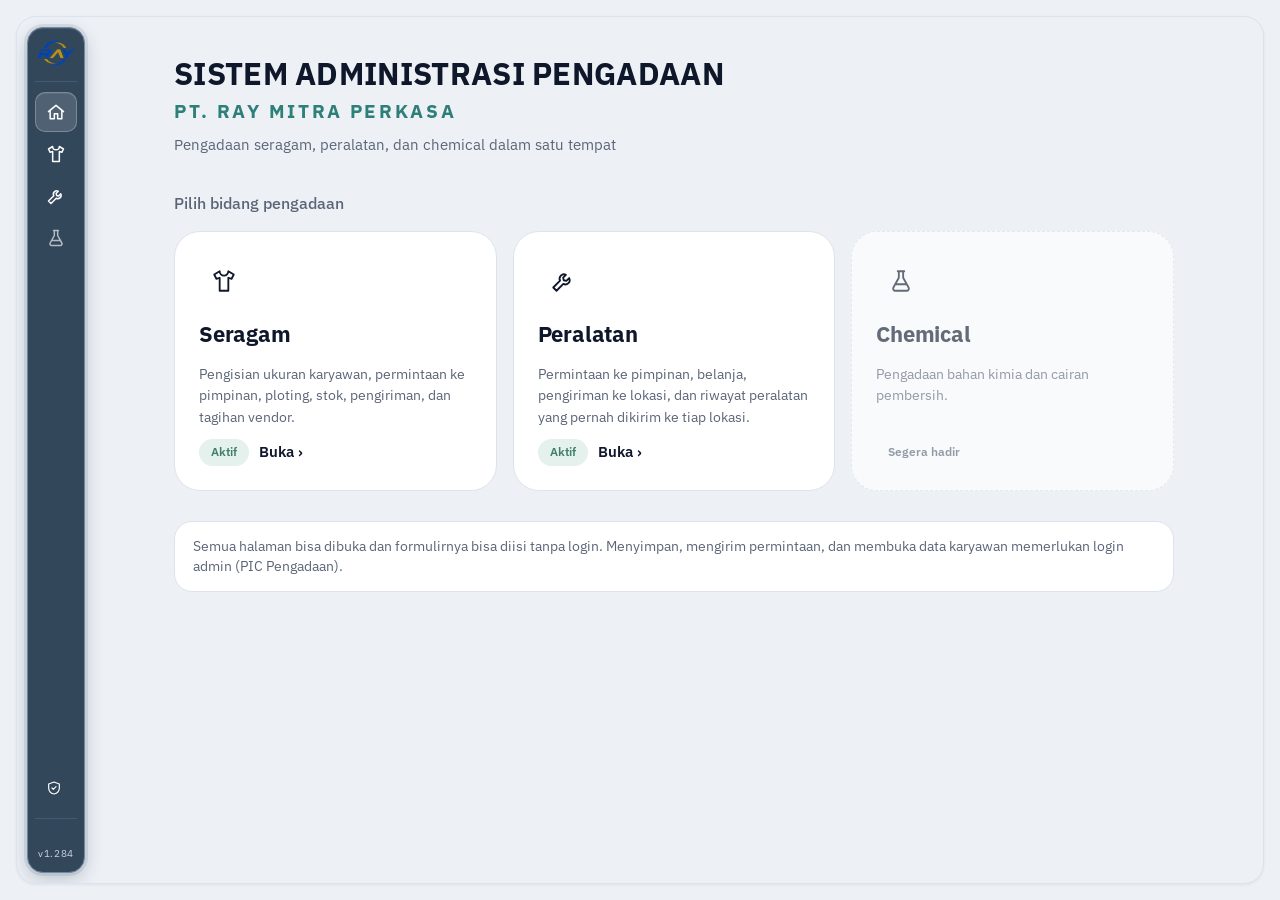
==== docs/index.html @ 56dcb6a3 "Kartu putih di dua chip pertama (v1.284) Co-Authored-By: Claude Sonnet 5.5 <noreply@anthropic.com>" ====
<!doctype html>
<html lang="id">
<head>
<meta charset="utf-8">
<meta name="viewport" content="width=device-width, initial-scale=1">
<meta name="color-scheme" content="light">
<title>Sistem Administrasi Pengadaan</title>
<link rel="preconnect" href="https://fonts.googleapis.com">
<link rel="stylesheet" href="https://fonts.googleapis.com/css2?family=IBM+Plex+Sans:wght@400;500;600;700&display=swap">
<style>
  :root {
    --bg:#0b0b0d; --shell:#19191c; --panel:rgba(255,255,255,.075); --panel2:rgba(255,255,255,.12); --stroke:rgba(255,255,255,.12);
    --text:#f5f5f7; --muted:#a4a4ae; --accent:#f5d547; --green:#b9f36f; --ok:#b9f36f; --ok-bg:rgba(185,243,111,.14); --bad:#ff8a80;
    --head:"Syne", "Segoe UI", system-ui, sans-serif;
  }
  * { box-sizing:border-box; }
  html { color-scheme:dark; }
  body { margin:0; background:var(--bg); color:var(--text); font:15px/1.5 system-ui, -apple-system, "Segoe UI", sans-serif; }
  h1, h2, h3 { font-family:var(--head); margin:0; letter-spacing:-.01em; }
  button { font:inherit; color:inherit; }

  .shell { position:relative; margin:16px; height:calc(100vh - 32px); background:var(--shell); border:1px solid var(--stroke); border-radius:34px; overflow:clip; display:grid; grid-template-columns:128px minmax(0,1fr); }
  .shell::before { content:""; position:absolute; inset:0; pointer-events:none;
    background:radial-gradient(52% 38% at 52% 14%, rgba(255,122,47,.5), transparent 72%),
               radial-gradient(34% 30% at 100% 2%, rgba(255,196,96,.24), transparent 72%),
               radial-gradient(40% 36% at 0% 100%, rgba(255,110,60,.14), transparent 72%); }

  /* ---- sidebar portal ---- */
  .side { position:relative; z-index:2; display:flex; flex-direction:column; gap:2px; padding:12px 6px 10px; border-right:1px solid var(--stroke); background:rgba(0,0,0,.18); min-height:0; overflow-y:auto; }
  .merek { display:flex; flex-direction:column; align-items:center; text-align:center; gap:5px; padding:0 2px 10px; border-bottom:1px solid var(--stroke); margin-bottom:8px; }
  .merek img { height:30px; width:auto; flex:none; }
  .merek b { display:none; font-family:var(--head); font-size:.66rem; line-height:1.2; letter-spacing:.01em; }
  .merek span { display:block; color:var(--accent); font-size:.56rem; letter-spacing:.06em; margin-top:2px; font-weight:600; }
  .menu { display:flex; align-items:center; gap:8px; width:100%; text-align:left; padding:7px 8px; border-radius:10px; font-size:.84rem; font-weight:500; border:1px solid transparent; background:none; cursor:pointer; color:var(--muted); font-weight:600; }
  .menu svg { width:16px; height:16px; flex:none; stroke:currentColor; fill:none; stroke-width:1.8; stroke-linecap:round; stroke-linejoin:round; }
  .menu:hover { background:var(--panel); color:var(--text); }
  .menu.on { background:var(--panel2); color:var(--text); border-color:var(--stroke); }
  .menu.on svg { color:var(--accent); }
  .menu .tag { display:none; margin-left:auto; font-size:.66rem; font-weight:600; padding:2px 8px; border-radius:99px; background:rgba(255,255,255,.1); }
  .menu[disabled] { opacity:.5; cursor:default; } .menu[disabled]:hover { background:none; color:var(--muted); }
  /* menu bercabang: halaman tiap modul muncul di bawah modul yang sedang dibuka */
  /* menu kecil Administrator di dasar sidebar */
  .menu.kecil { margin-top:auto; padding:7px 12px; font-size:.8rem; gap:9px; } .menu.kecil svg { width:16px; height:16px; }
  .menu.kecil + .akun { margin-top:8px; }
  /* bar atas: tab halaman modul */
  .atas { position:absolute; top:0; left:0; right:0; z-index:4; height:52px; display:flex; align-items:stretch; gap:16px; padding:0 26px; border-bottom:1px solid var(--stroke); background:rgba(0,0,0,.22); backdrop-filter:blur(6px); }
  .atas[hidden] { display:none; }
  .atas .tab { display:flex; gap:22px; min-width:0; flex:1; overflow-x:auto; scrollbar-width:none; }
  .atas .tab button { flex:none; padding:0 2px; margin-bottom:-1px; border:0; border-bottom:2px solid transparent; border-radius:0; background:none; cursor:pointer; color:var(--muted); font-size:.9rem; font-weight:500; white-space:nowrap; }
  .atas .tab button:hover { color:var(--text); }
  .atas .tab button.on { color:#fff; font-weight:700; border-bottom-color:var(--accent); }
  .isi.beratas iframe { top:52px; height:calc(100% - 52px); }
  .pemisah { height:1px; background:var(--stroke); margin:8px 6px; }
  .akun { margin-top:auto; padding:12px 8px 0; border-top:1px solid var(--stroke); }
  .versi { padding:10px 8px 0; font-size:.7rem; letter-spacing:.06em; color:var(--muted); cursor:help; }
  .akun .st { font-size:.74rem; color:var(--muted); margin-bottom:8px; line-height:1.4; }

  /* ---- isi ---- */
  .isi { position:relative; z-index:1; min-width:0; min-height:0; }
  .isi iframe { position:absolute; inset:0; width:100%; height:100%; border:0; background:transparent; }
  .beranda { height:100%; overflow-y:auto; padding:40px 34px 48px; }
  .beranda > div { max-width:1000px; margin:0 auto; }
  .kop h1 { font-size:clamp(1.25rem, 2.4vw, 2rem); line-height:1.12; letter-spacing:.01em; }
  .kop .perusahaan { font-family:var(--head); font-weight:700; font-size:clamp(.9rem, 1.5vw, 1.2rem); letter-spacing:.14em; color:var(--accent); margin:6px 0 8px; }
  .kop .sub { color:var(--muted); }
  .judul { margin:34px 0 16px; font-size:1.02rem; color:var(--muted); font-family:inherit; font-weight:500; letter-spacing:0; }
  .grid { display:grid; grid-template-columns:repeat(auto-fit, minmax(240px, 1fr)); gap:16px; }
  .kartu { position:relative; display:flex; flex-direction:column; gap:12px; min-height:230px; padding:24px; border-radius:26px; background:var(--panel); border:1px solid var(--stroke);
           color:inherit; text-align:left; cursor:pointer; backdrop-filter:blur(6px); transition:transform .18s ease, background .18s ease, border-color .18s ease; }
  .kartu:hover, .kartu:focus-visible { transform:translateY(-4px); background:var(--panel2); border-color:rgba(255,255,255,.3); outline:none; }
  .kartu:focus-visible { box-shadow:0 0 0 3px rgba(245,213,71,.55); }
  .ikon { width:50px; height:50px; border-radius:15px; display:grid; place-items:center; background:rgba(255,255,255,.1); }
  .ikon svg { width:26px; height:26px; stroke:currentColor; fill:none; stroke-width:1.7; stroke-linecap:round; stroke-linejoin:round; }
  .kartu h3 { font-size:1.35rem; }
  .kartu p { margin:0; color:var(--muted); font-size:.9rem; }
  .kartu .bawah { margin-top:auto; display:flex; align-items:center; justify-content:space-between; gap:10px; font-weight:600; }
  .lencana { display:inline-block; padding:4px 12px; border-radius:99px; font-size:.76rem; font-weight:600; background:var(--ok-bg); color:var(--ok); }
  .lencana.nanti { background:rgba(255,255,255,.1); color:var(--muted); }
  .kartu.nanti { opacity:.62; border-style:dashed; cursor:default; } .kartu.nanti:hover { transform:none; background:var(--panel); border-color:var(--stroke); }
  .catatan { margin-top:30px; padding:14px 18px; border-radius:18px; background:var(--panel); border:1px solid var(--stroke); color:var(--muted); font-size:.86rem; }

  @media (max-width: 860px) {
    .shell { margin:0; height:100vh; height:100dvh; border-radius:0; border:0; grid-template-columns:minmax(0,1fr); grid-template-rows:auto minmax(0,1fr); }
    .side { flex-direction:row; align-items:center; gap:4px; padding:8px 10px; border-right:0; border-bottom:1px solid var(--stroke); overflow-x:auto; overflow-y:hidden; scrollbar-width:none; }
    .side { min-width:0; } .merek, .pemisah { display:none; }
    .menu { width:auto; flex:none; padding:8px 12px; gap:8px; } .menu .tag { display:none; }
    .side { flex-wrap:wrap; overflow:visible; }
    .menu.kecil { margin-top:0; } .menu.kecil + .akun { margin-top:0; }
    .atas { position:static; height:auto; flex-wrap:wrap; gap:0; padding:0 12px; backdrop-filter:none; } .atas .tab { flex:1 0 100%; height:44px; gap:18px; }
    .isi.beratas { display:flex; flex-direction:column; }
    .isi.beratas iframe { position:static; flex:1; width:100%; height:auto; min-height:0; top:auto; }
    .akun { margin:0 0 0 auto; padding:0 0 0 8px; border:0; flex:none; } .akun .st { display:none; }
    .versi { padding:0 0 0 8px; flex:none; }
    .beranda { padding:24px 16px 36px; }
  }
  @media (prefers-reduced-motion: reduce) { .kartu { transition:none; } .kartu:hover { transform:none; } }
  #toastBox { position:fixed; top:64px; right:16px; z-index:90; display:flex; flex-direction:column; gap:8px; width:min(360px, calc(100vw - 32px)); }
  .toast { position:relative; cursor:pointer; background:#26262b; border:1px solid var(--stroke); border-left:4px solid var(--muted); border-radius:14px; padding:10px 34px 10px 14px; box-shadow:0 8px 24px rgba(0,0,0,.45); display:flex; flex-direction:column; gap:2px; font-size:.84rem; color:var(--text); }
  .toast.ok { border-left-color:#7fd957; } .toast.bad { border-left-color:#ff8a80; } .toast span { color:var(--muted); white-space:pre-line; }
  .toast button { position:absolute; top:6px; right:8px; border:0; background:none; color:var(--muted); font-size:1.1rem; cursor:pointer; }

  /* sidebar ramping: hanya ikon, mengembang saat kursor di atasnya */
  @media (min-width: 861px) {
    .shell { grid-template-columns:58px minmax(0,1fr); }
    .side { width:58px; justify-self:start; align-self:stretch; z-index:30; overflow-x:hidden; padding:12px 7px 10px; transition:width .18s ease, margin .18s ease; background:#141416; }
    .side:hover, .side:focus-within { width:210px; margin-right:-152px; box-shadow:0 0 0 1px var(--stroke), 0 18px 48px rgba(0,0,0,.55); overflow-y:auto; }
    .menu { height:40px; padding:0 10px; gap:14px; white-space:nowrap; } .menu svg { width:20px; height:20px; }
    .menu .lb, .menu .tag { opacity:0; transition:opacity .12s ease; pointer-events:none; }
    .menu .tag { display:inline; }
    .side:hover .menu .lb, .side:hover .menu .tag, .side:focus-within .menu .lb, .side:focus-within .menu .tag { opacity:1; transition-delay:.08s; }
    .menu.kecil { padding:0 10px; gap:14px; font-size:.84rem; }
    .merek { padding:0 0 10px; } .merek img { height:26px; } .merek b, .merek span { display:none; }
    .side:hover .merek b, .side:hover .merek span { display:block; }
    .akun { padding:10px 0 0; } .akun > * { opacity:0; max-height:0; overflow:hidden; transition:opacity .12s ease; }
    .side:hover .akun > *, .side:focus-within .akun > * { opacity:1; max-height:none; overflow:visible; transition-delay:.08s; }
    .versi { padding:8px 0 0; overflow:hidden; white-space:nowrap; text-overflow:ellipsis; font-size:.62rem; text-align:center; }
    .side:hover .versi { text-align:left; padding-left:8px; font-size:.7rem; }
  }
</style>
<link rel="stylesheet" href="aset/tema.css?v=1.284">
</head>
<body>
<div class="shell">
  <nav class="side" aria-label="Menu utama">
    <div class="merek"><img src="aset/logo-ray.png" alt="Logo PT. Ray Mitra Perkasa"><div><b>SISTEM ADMINISTRASI PENGADAAN</b><span>PT. RAY MITRA PERKASA</span></div></div>
    <button class="menu on" data-p="beranda"><svg viewBox="0 0 24 24"><path d="M3 11.5 12 4l9 7.5"/><path d="M5 10v10h5v-6h4v6h5V10"/></svg><span class="lb">Beranda</span></button>
    <button class="menu" data-p="seragam"><svg viewBox="0 0 24 24"><path d="M8 3 3 6l2 4 3-1v12h8V9l3 1 2-4-5-3a4 4 0 0 1-8 0z"/></svg><span class="lb">Seragam</span></button>
    <button class="menu" data-p="peralatan"><svg viewBox="0 0 24 24"><path d="M14.7 6.3a4 4 0 0 0-5.4 5.4L3 18l3 3 6.3-6.3a4 4 0 0 0 5.4-5.4l-2.6 2.6-2.4-.6-.6-2.4z"/></svg><span class="lb">Peralatan</span></button>
    <button class="menu" disabled title="Segera hadir"><svg viewBox="0 0 24 24"><path d="M9 3h6M10 3v6l-5 9a2 2 0 0 0 1.8 3h10.4A2 2 0 0 0 19 18l-5-9V3"/><path d="M7.5 15h9"/></svg><span class="lb">Chemical</span><span class="tag">Segera</span></button>
    <button class="menu kecil" data-p="administrator"><svg viewBox="0 0 24 24"><path d="M12 3 4 6v6c0 4.5 3.2 8 8 9 4.8-1 8-4.5 8-9V6z"/><path d="m9 12 2 2 4-4"/></svg><span class="lb">Administrator</span></button>
    <div class="akun"><div class="st" id="akunSt"></div><div id="akun"></div></div>
    <div class="versi" id="versi" aria-label="Versi aplikasi"></div>
  </nav>

  <div class="isi" id="isi">
    <nav class="atas" id="atas" aria-label="Halaman modul" hidden>
      <div class="tab" id="tab"></div>
    </nav>
    <div class="beranda" id="p-beranda"><div>
      <header class="kop">
        <h1>SISTEM ADMINISTRASI PENGADAAN</h1>
        <div class="perusahaan">PT. RAY MITRA PERKASA</div>
        <div class="sub">Pengadaan seragam, peralatan, dan chemical dalam satu tempat</div>
      </header>
      <h2 class="judul">Pilih bidang pengadaan</h2>
      <section class="grid" aria-label="Bidang pengadaan">
        <button class="kartu" data-p="seragam">
          <div class="ikon"><svg viewBox="0 0 24 24" aria-hidden="true"><path d="M8 3 3 6l2 4 3-1v12h8V9l3 1 2-4-5-3a4 4 0 0 1-8 0z"/></svg></div>
          <h3>Seragam</h3>
          <p>Pengisian ukuran karyawan, permintaan ke pimpinan, ploting, stok, pengiriman, dan tagihan vendor.</p>
          <div class="bawah"><span class="lencana">Aktif</span><span>Buka ›</span></div>
        </button>
        <button class="kartu" data-p="peralatan">
          <div class="ikon"><svg viewBox="0 0 24 24" aria-hidden="true"><path d="M14.7 6.3a4 4 0 0 0-5.4 5.4L3 18l3 3 6.3-6.3a4 4 0 0 0 5.4-5.4l-2.6 2.6-2.4-.6-.6-2.4z"/></svg></div>
          <h3>Peralatan</h3>
          <p>Permintaan ke pimpinan, belanja, pengiriman ke lokasi, dan riwayat peralatan yang pernah dikirim ke tiap lokasi.</p>
          <div class="bawah"><span class="lencana">Aktif</span><span>Buka ›</span></div>
        </button>
        <div class="kartu nanti" aria-disabled="true">
          <div class="ikon"><svg viewBox="0 0 24 24" aria-hidden="true"><path d="M9 3h6M10 3v6l-5 9a2 2 0 0 0 1.8 3h10.4A2 2 0 0 0 19 18l-5-9V3"/><path d="M7.5 15h9"/></svg></div>
          <h3>Chemical</h3>
          <p>Pengadaan bahan kimia dan cairan pembersih.</p>
          <div class="bawah"><span class="lencana nanti">Segera hadir</span></div>
        </div>
      </section>
      <div class="catatan">Semua halaman bisa dibuka dan formulirnya bisa diisi tanpa login. Menyimpan, mengirim permintaan, dan membuka data karyawan memerlukan login admin (PIC Pengadaan).</div>
    </div></div>
  </div>
</div>
<script>document.write('<script src="aset/versi.js?t=' + Math.floor(Date.now() / 60000) + '"><\/script>');</script>
<script src="aset/auth.js"></script>
<script src="aset/filter.js"></script>
<script>
  // Setiap bidang dibuka dalam iframe (dibuat saat pertama dibuka, lalu dipertahankan supaya isian tidak hilang saat pindah menu).
  // Halaman tiap modul (nama + urutan alur kerja yang sama: Dashboard, Permintaan, ..., Riwayat) dipilih dari sidebar ini dan dikirim ke iframe lewat hash.
  // Modul chemical nanti cukup menambah satu entri di SUMBER dan MENU.
  const SUMBER = { seragam: 'seragam/', peralatan: 'peralatan/', administrator: 'administrator/' };
  const MENU = {
    seragam: [['ringkasan', 'Dashboard Utama'], ['monitor', 'Monitoring & Permintaan'], ['rekap', 'Pemesanan & Barang Datang'], ['inventaris', 'Inventaris & Monitoring Stok Gudang'], ['ploting', 'Ploting & Pengiriman'], ['tagihan', 'Tagihan']], // halaman gabungan; sub-tab-nya ada di dalam modul
    administrator: [['seragam', 'Seragam'], ['peralatan', 'Peralatan'], ['chemical', 'Chemical'], ['organisasi', 'Organisasi'], ['sistem', 'Sistem']], // bidang data acuan; menu di tiap bidang ada di dalam halaman Administrator
    peralatan: [['dashboard', 'Dashboard'], ['permintaan', 'Permintaan'], ['proses', 'Belanja & Kirim'], ['anggaran', 'Anggaran Lokasi'], ['riwayat', 'Riwayat Permintaan'], ['lokasi', 'Riwayat Lokasi']],
  };
  const subAktif = {}; // halaman terakhir yang dibuka di tiap modul
  const menu = [...document.querySelectorAll('.side .menu[data-p]')], isi = document.querySelector('.isi');
  let aktif = 'beranda';
  const esc = s => String(s).replace(/[&<>"]/g, c => ({ '&': '&amp;', '<': '&lt;', '>': '&gt;', '"': '&quot;' }[c]));
  const atas = document.getElementById('atas'), tab = document.getElementById('tab');
  function tandai() {
    menu.forEach(b => b.classList.toggle('on', b.dataset.p === aktif));
    // halaman milik modul yang sedang dibuka tampil sebagai tab di atas konten
    const daftar = MENU[aktif];
    atas.hidden = aktif === 'beranda'; isi.classList.toggle('beratas', aktif !== 'beranda');
    tab.innerHTML = daftar ? daftar.map(([k, t]) => `<button data-p="${aktif}" data-s="${k}" class="${k === subAktif[aktif] ? 'on' : ''}">${esc(t)}</button>`).join('') : '';
    const on = tab.querySelector('.on'); if (on) tab.scrollLeft = on.offsetLeft - (tab.clientWidth - on.offsetWidth) / 2;
    const h = aktif === 'beranda' ? '' : '#' + aktif + (subAktif[aktif] ? '/' + subAktif[aktif] : '');
    if (location.hash !== h) history.replaceState(null, '', h || location.pathname);
  }
  function buka(p, sub) {
    if (p !== 'beranda' && !SUMBER[p]) p = 'beranda';
    const daftar = MENU[p];
    if (daftar) sub = daftar.some(x => x[0] === sub) ? sub : (subAktif[p] || daftar[0][0]); else sub = null;
    const ganti = sub && subAktif[p] !== sub; if (sub) subAktif[p] = sub;
    aktif = p;
    document.getElementById('p-beranda').hidden = p !== 'beranda';
    for (const k of Object.keys(SUMBER)) { const f = document.getElementById('f-' + k); if (f) f.hidden = k !== p; }
    let f = document.getElementById('f-' + p);
    if (p !== 'beranda' && !f) { f = document.createElement('iframe'); f.id = 'f-' + p; f.src = SUMBER[p] + '?v=' + ((window.VERSI && window.VERSI.no) || '') + (sub ? '#' + sub : ''); f.title = p; isi.appendChild(f); }
    else if (f && ganti) { try { f.contentWindow.location.hash = sub; } catch (e) { f.src = SUMBER[p] + '#' + sub; } }
    tandai();
  }
  const dariHash = () => { const [p, s] = location.hash.slice(1).split('/'); buka(p || 'beranda', s); };
  document.addEventListener('click', e => { const b = e.target.closest('[data-p]'); if (b && !b.disabled) buka(b.dataset.p, b.dataset.s); });
  window.addEventListener('hashchange', dariHash);
  // modul memberi tahu portal saat halamannya berpindah dari dalam (mis. tombol "Lihat yang kurang"), supaya sorotan menu ikut
  // notifikasi dari modul (mis. keputusan pimpinan atas permintaan): tampil di portal walau yang terbuka modul lain; diketuk -> buka halamannya
  const judulAsli = document.title; let belumDibaca = 0;
  function toast(d) {
    let kotak = document.getElementById('toastBox');
    if (!kotak) { kotak = document.createElement('div'); kotak.id = 'toastBox'; kotak.setAttribute('role', 'status'); kotak.setAttribute('aria-live', 'polite'); document.body.appendChild(kotak); }
    const t = document.createElement('div'); t.className = 'toast ' + (d.jenis === 'ok' || d.jenis === 'bad' ? d.jenis : ''); t.tabIndex = 0;
    const h = document.createElement('b'); h.textContent = String(d.judul || ''); const p = document.createElement('span'); p.textContent = String(d.teks || '');
    const x = document.createElement('button'); x.type = 'button'; x.textContent = '×'; x.setAttribute('aria-label', 'Tutup'); x.onclick = ev => { ev.stopPropagation(); t.remove(); };
    t.append(h, p, x); t.onclick = () => { if (MENU[d.modul]) buka(d.modul, d.pg); t.remove(); };
    kotak.prepend(t); while (kotak.children.length > 5) kotak.lastChild.remove(); setTimeout(() => t.remove(), 20000);
    if (document.hidden) { belumDibaca++; document.title = '(' + belumDibaca + ') ' + judulAsli; }
  }
  document.addEventListener('visibilitychange', () => { if (!document.hidden) { belumDibaca = 0; document.title = judulAsli; } });
  window.addEventListener('message', e => {
    if (e.origin === location.origin && e.data && e.data.tipe === 'notifikasi') return toast(e.data);
    const d = e.data; if (e.origin !== location.origin || !d || d.tipe !== 'halaman' || !MENU[d.modul] || !MENU[d.modul].some(x => x[0] === d.pg)) return;
    subAktif[d.modul] = d.pg; if (aktif === d.modul) tandai();
  });
  Masuk.widget(document.getElementById('akun'));
  const tulisSt = () => { document.getElementById('akunSt').textContent = Masuk.masuk() ? 'Masuk sebagai admin. Semua fitur menyimpan aktif.' : 'Belum masuk. Halaman bisa dibuka; menyimpan dan mengirim butuh login.'; };
  window.addEventListener('masuk-ubah', tulisSt); tulisSt();
  dariHash();
</script>
</body>
</html>
---- docs/aset/tema.css ----
/* Tema "Navy Eksekutif": hanya warna, huruf, bayangan, dan radius. Tata letak, menu, dan fungsi tidak diubah.
   Dimuat SETELAH gaya bawaan tiap halaman (seragam, peralatan, administrator, beranda), jadi menimpa variabel warna dan sedikit aturan berwarna keras. */
:root {
  --bg:#EDF1F6; --shell:#EDF1F6; --panel:#FFFFFF; --panel2:#EEF2F7; --stroke:#DCE3EC; --solid:#FFFFFF; --track:#E2E8F0;
  --text:#0F172A; --muted:#5B6577;
  --accent:#2F7F79; --green:#3F7F6B; --orange:#A8743A; --info:#4B8F9E;
  --ok:#3F7F6B; --ok-bg:#E5F1EC; --warn:#9A7432; --warn-bg:#F7EFDC; --bad:#B0584F; --bad-bg:#F8E7E4;
  --head:"IBM Plex Sans", "Segoe UI", system-ui, sans-serif;
  --navy:#33475B; --navy2:#445A71; --lembut:#F4F7FB; --lembut2:#F8FAFC; --garis:#E5EAF1; --teal-lembut:#E1F3F0;
}
html { color-scheme:light; }
body { background:var(--bg); color:var(--text); font-family:"IBM Plex Sans", system-ui, -apple-system, "Segoe UI", sans-serif; }
h1, h2, h3 { font-weight:700; }

/* kerangka */
.shell { background:var(--shell); border-radius:20px; box-shadow:0 1px 3px rgba(15,23,42,.06); }
.shell::before { display:none; }
.kop img { filter:drop-shadow(0 2px 6px rgba(15,23,42,.18)); }
.kop .perusahaan { color:var(--accent); }

/* menu samping */
.side { background:var(--navy); border-radius:18px; }
.side:hover, .side:focus-within { box-shadow:0 0 0 1px var(--navy2), 0 18px 48px rgba(11,31,58,.35); }
.side button, .side a.home { color:#DDE5EE; }
.side button:hover, .side button.on, .side a.home:hover, .side a.home:focus-visible { background:var(--navy2); color:#FFFFFF; }
.side button.on { box-shadow:inset 3px 0 0 #7FD6C8; }

/* kartu dan panel */
.card { background:#FFFFFF; -webkit-backdrop-filter:none; backdrop-filter:none; border-radius:16px; box-shadow:0 1px 2px rgba(15,23,42,.04), 0 6px 18px rgba(15,23,42,.05); }
@supports not ((backdrop-filter:blur(1px)) or (-webkit-backdrop-filter:blur(1px))) { .card { background:#FFFFFF; } }
.kpi, .worst, .detail, .sums div, .vk, .vc, .tiga .k3, .rsum div, .rwi { background:var(--lembut); }
.item, .rk, .sz, .kq, .rkkpi > div, .kvstatus, .kvpdf, .kvriw, .rb, .skartu, .pcard input[readonly], .mtx .mlain { background:var(--lembut2); }
.rb { border-color:var(--stroke); }
.hb:hover, .hb:focus-visible, .rkt tr:hover td { background:rgba(15,23,42,.04); }
.picrow .pb, .toprow .tb, .vt, .pimp .pbar { background:var(--track); }
.rk .rl + .rl, .rb + .rb, .rkt td { border-color:var(--garis); }

/* tombol dan penanda */
.btn { background:#FFFFFF; border-color:#CBD5E1; }
.btn:hover { border-color:var(--accent); color:var(--accent); }
.cta, .btn.baru { background:var(--accent); border-color:var(--accent); color:#FFFFFF; font-weight:600; }
.cta:hover, .btn.baru:hover { background:#26665F; border-color:#26665F; color:#FFFFFF; }
.chip.on, .vt button.on, .mobnav button.on, .aksibar .chip.on { background:var(--accent); border-color:var(--accent); color:#FFFFFF; font-weight:600; }
.btn.tambah:hover, .btn.tambah.on { background:var(--orange); color:#FFFFFF; }
.ak .an { color:#FFFFFF; }
.ak .at.warn { background:var(--warn-bg); color:var(--warn); } .ak .at.bad { background:var(--bad-bg); color:var(--bad); } .ak .at.ok { background:var(--ok-bg); color:var(--ok); }
.toprow .tb em { color:var(--text); text-shadow:none; }
.toast.ok { border-left-color:#3F7F6B; } .toast.bad { border-left-color:#B0584F; }

/* jendela, daftar pilihan, dan pratinjau */
#ingatModal .mbox, .apanel, .msticky, .pilihhasil, .pilihhasil .plh, #vTip, .toast { background:#FFFFFF; box-shadow:0 12px 32px rgba(15,23,42,.18); }
.mbar { background:rgba(255,255,255,.97); }
.pvbox { background:#F4F6FA; }
.pvbody { background:#E2E8F0; }
.detail { box-shadow:none; }
@media (max-width: 980px) { .detail { background:#FFFFFF; } }

/* matriks stok dan rekap */
.mtx th, .mtx td { border-color:#CBD5E1; }
.mtx thead th { background:var(--navy); color:#FFFFFF; }
.mtx thead tr:nth-child(2) th { background:var(--navy2); }
.mtx thead th.mlain { background:var(--navy); }
.mtx tbody tr:nth-child(even) td { background:var(--lembut2); }
.mtx td:not(.mnm):not(.mno):not(:empty) { background:var(--teal-lembut) !important; }
.mtx tfoot td { background:#D5E8E4; color:var(--text); }
.mtx tbody td.mnm, .mtx tbody td.mno { background:#FFFFFF; }

/* tabel umum */
table { color:var(--text); }

/* halaman peralatan dan administrator */
.kpi > div { background:var(--lembut); }
th { background:#F1F5F9; color:#475569; }
td { border-bottom-color:var(--garis); }
tr:hover td { background:rgba(15,23,42,.03); }
.req { border-top-color:var(--garis); }
.bar:has(> i) { background:var(--track); }
.bagian button.on { color:var(--text); }
.bagian .tag, .badge { background:var(--panel2); }
.bar input[type=search], .bar select, .fg input:not([type=checkbox]), .fg select, .massal select { background:#FFFFFF; border-color:#CBD5E1; }
select option, .bar select option, .fg select option, .massal select option { background:#FFFFFF; color:#0F172A; }
@media (max-width: 980px) { .mdet { background:#FFFFFF; } }

/* portal (docs/index.html): menu samping dan bar tab atas */
.side { border-right-color:var(--navy2); }
.merek, .akun, .pemisah { border-color:var(--navy2); }
.pemisah { background:var(--navy2); }
.merek span { color:#5EEAD4; }
.menu { color:#DDE5EE; }
.menu:hover { background:var(--navy2); color:#FFFFFF; }
.menu.on { background:var(--navy2); color:#FFFFFF; border-color:#587089; }
.menu.on svg { color:#7FD6C8; }
.menu .tag { background:rgba(255,255,255,.14); color:#E6ECF5; }
.menu[disabled]:hover { background:none; color:#DDE5EE; }
.versi, .akun .st { color:#9FB1C9; }
.atas { background:var(--navy); border-bottom-color:var(--navy2); backdrop-filter:none; }
.atas .tab button { color:#DDE5EE; }
.atas .tab button:hover, .atas .tab button.on { color:#FFFFFF; }
.atas .tab button.on { border-bottom-color:#7FD6C8; }
.kartu:hover, .kartu:focus-visible { background:#FFFFFF; border-color:var(--accent); box-shadow:0 10px 28px rgba(15,23,42,.12); }

/* teks menu samping: putih terang (jelas di atas navy) */
.side .merek b, .side .merek span, .side .menu, .side .menu svg, .side .akun, .side .akun .st, .side .akun button, .side .versi,
.side button, .side a.home { color:#F8FAFC; }
.side .akun, .side .akun .st, .side .akun * { color:#F8FAFC; }
.side .akun button { border-color:rgba(248,250,252,.55); }
.side .versi { color:#CBD5E1; }
.side .menu:hover, .side .menu.on, .side button:hover, .side button.on, .side a.home:hover, .side a.home:focus-visible { color:#FFFFFF; }
.side .menu.on svg, .side button.on svg { color:#5EEAD4; }
.side .menu[disabled], .side .menu[disabled]:hover { opacity:.65; color:#F8FAFC; }
.side .menu .tag { color:#F8FAFC; }

/* garis tepi halus untuk kotak ringkasan yang sebelumnya tanpa outline */
.kpi, .sums div, .vk, .rsum div, .rwi { border:1px solid #E1E7EF; }
.sums div, .rsum div { border-radius:12px; }

/* sidebar dan bar tab atas: kartu biru mengambang dengan outline (rapi, tidak menempel ke tepi) */
.side, .atas { border:1.5px solid #6F89A6; box-shadow:0 0 0 3px rgba(51,71,91,.10), 0 6px 18px rgba(15,35,60,.22), inset 0 1px 0 rgba(255,255,255,.10); }
.atas { top:10px; left:10px; right:10px; height:48px; padding:0 8px; gap:12px; border-radius:16px; }
.atas .tab { gap:4px; align-items:center; }
.atas .tab button { height:34px; margin:0; padding:0 16px; border:1px solid transparent; border-radius:10px; font-size:.88rem; position:relative; transition:background .15s ease, color .15s ease; }
.atas .tab button:hover { background:rgba(255,255,255,.10); }
.atas .tab button.on { background:var(--navy2); border-color:#587089; color:#FFFFFF; box-shadow:inset 0 -2.5px 0 #7FD6C8; }
.isi.beratas iframe { top:68px; height:calc(100% - 68px); }
@media (min-width: 861px) {
  .shell { grid-template-columns:68px minmax(0,1fr); }
  .side { margin-top:10px; margin-bottom:10px; margin-left:10px; align-self:stretch; border-radius:16px; }
  .side:hover, .side:focus-within { margin-right:-152px; }
}
@media (max-width: 860px) {
  .side { margin:8px 8px 0; border-radius:14px; }
  .atas { position:static; margin:8px; height:auto; border-radius:14px; }
  .atas .tab { height:auto; padding:6px 0; overflow-x:auto; }
  .isi.beratas iframe { top:auto; height:auto; }
}

/* menu aktif senada dengan sidebar: tanpa hijau menyala (latar slate lebih terang, ikon dan teks putih) */
.side .menu.on, .side button.on, .menu.on { background:rgba(255,255,255,.14); border-color:rgba(255,255,255,.26); box-shadow:inset 0 1px 0 rgba(255,255,255,.08); color:#FFFFFF; }
.side .menu.on svg, .side button.on svg, .menu.on svg { color:#FFFFFF; }
.side .menu:hover:not(.on), .side button:hover:not(.on) { background:rgba(255,255,255,.08); }
.merek span, .side .merek span { color:#CBD5E1; }
.atas .tab button.on { box-shadow:inset 0 -2.5px 0 rgba(255,255,255,.75); }
.atas .tab button.on { border-bottom-color:transparent; }
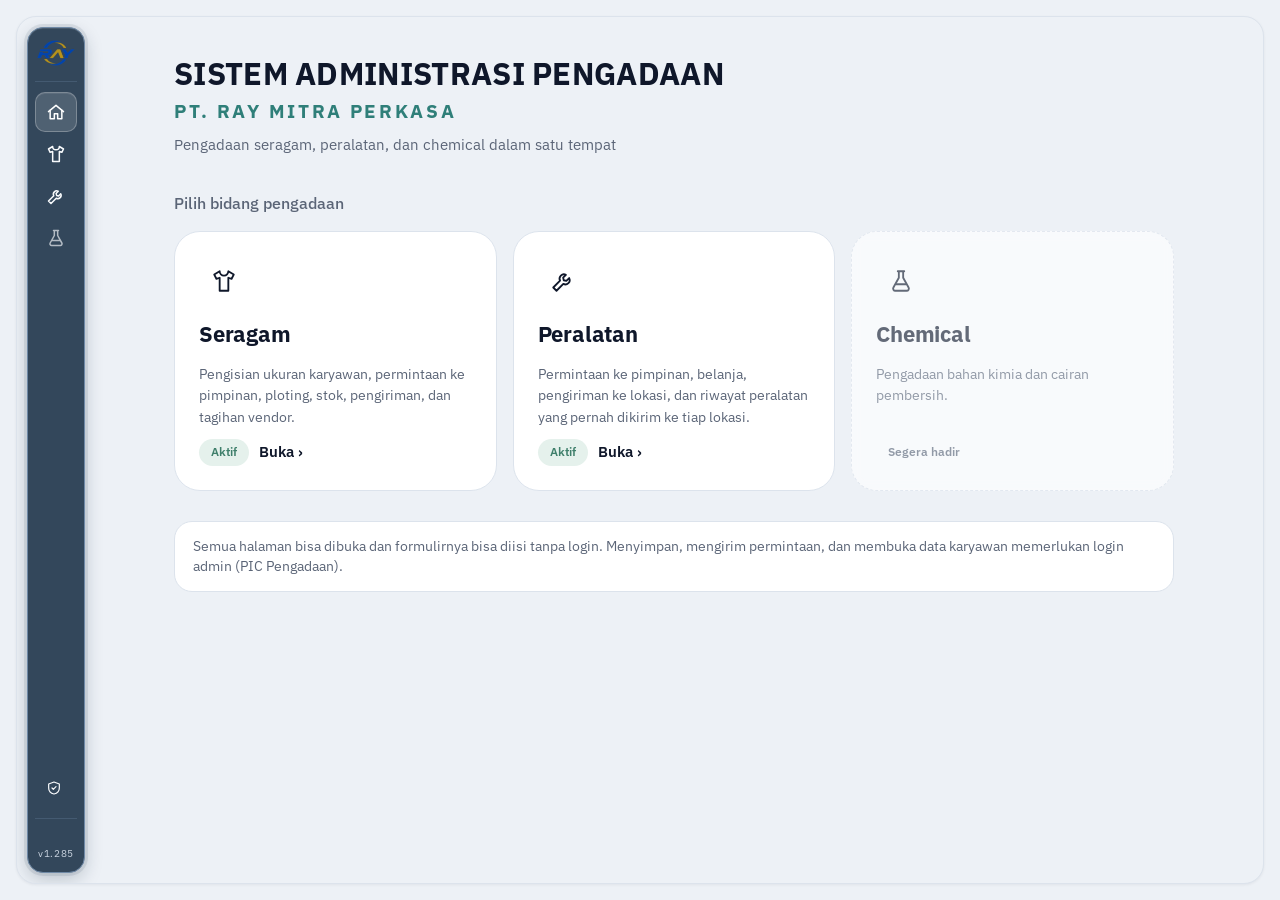
==== commit 7ad85b8d: "Riwayat inventaris tanpa retur dan opname (v1.285) Co-Authored-By: Claude Sonnet 5.5 <noreply@anthro" ====
--- a/docs/index.html
+++ b/docs/index.html
@@ -117,7 +117,7 @@
     .side:hover .versi { text-align:left; padding-left:8px; font-size:.7rem; }
   }
 </style>
-<link rel="stylesheet" href="aset/tema.css?v=1.284">
+<link rel="stylesheet" href="aset/tema.css?v=1.285">
 </head>
 <body>
 <div class="shell">
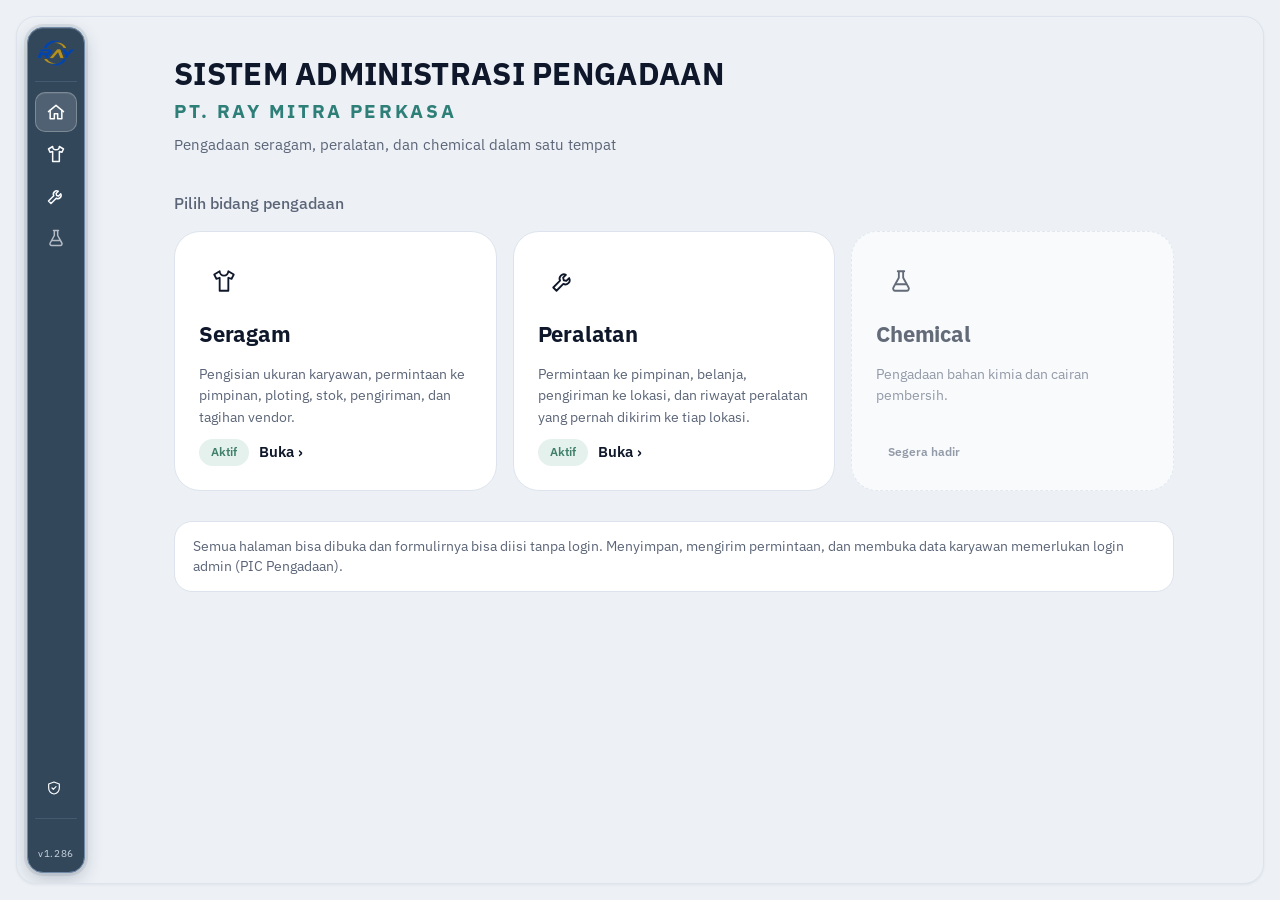
==== commit f68ab3f1: "Tutorial di Stock opname (v1.286) Co-Authored-By: Claude Sonnet 5.5 <noreply@anthropic.com>" ====
--- a/docs/index.html
+++ b/docs/index.html
@@ -117,7 +117,7 @@
     .side:hover .versi { text-align:left; padding-left:8px; font-size:.7rem; }
   }
 </style>
-<link rel="stylesheet" href="aset/tema.css?v=1.285">
+<link rel="stylesheet" href="aset/tema.css?v=1.286">
 </head>
 <body>
 <div class="shell">
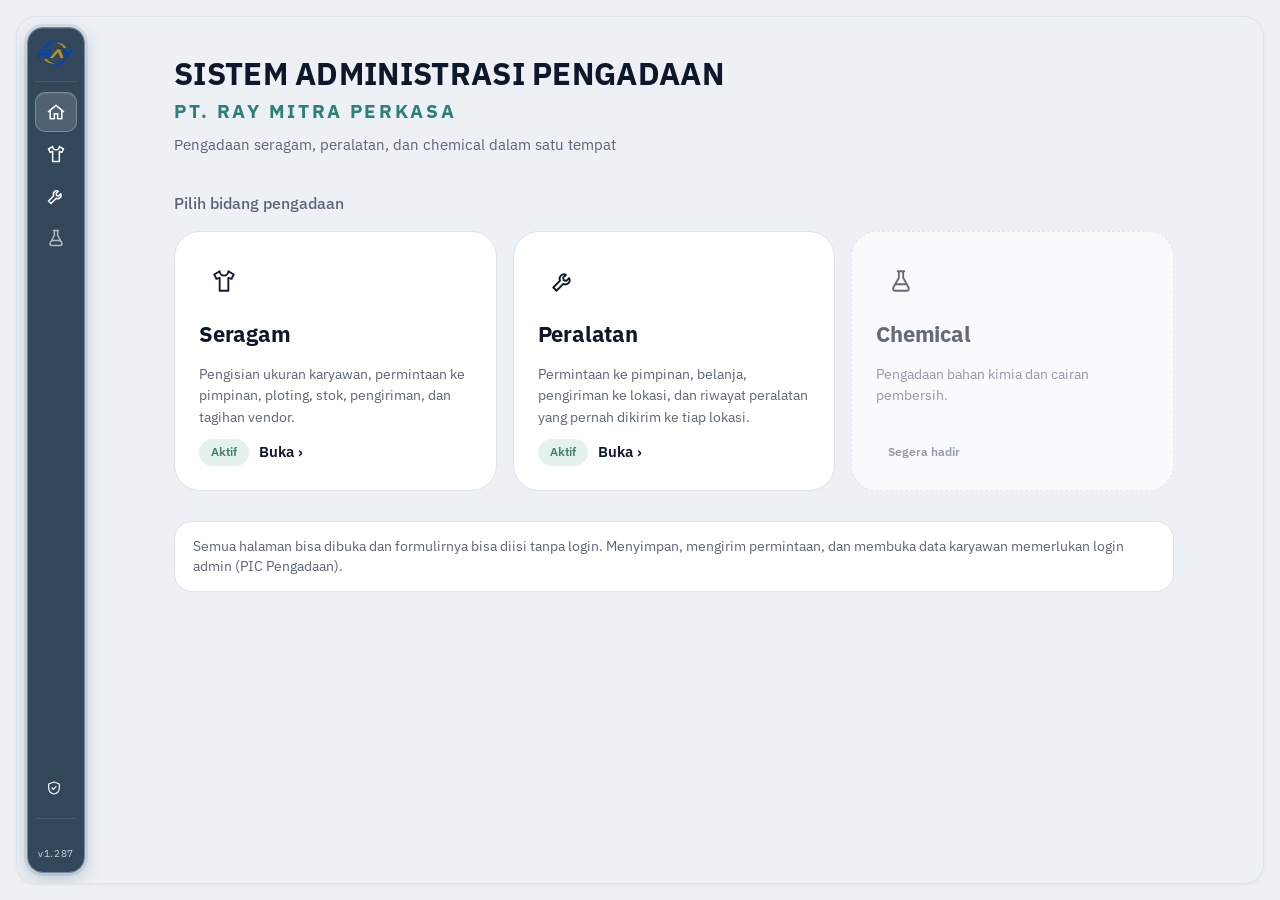
==== commit fcfee383: "Stock opname: kartu sejajar (v1.287) Co-Authored-By: Claude Sonnet 5.5 <noreply@anthropic.com>" ====
--- a/docs/index.html
+++ b/docs/index.html
@@ -117,7 +117,7 @@
     .side:hover .versi { text-align:left; padding-left:8px; font-size:.7rem; }
   }
 </style>
-<link rel="stylesheet" href="aset/tema.css?v=1.286">
+<link rel="stylesheet" href="aset/tema.css?v=1.287">
 </head>
 <body>
 <div class="shell">
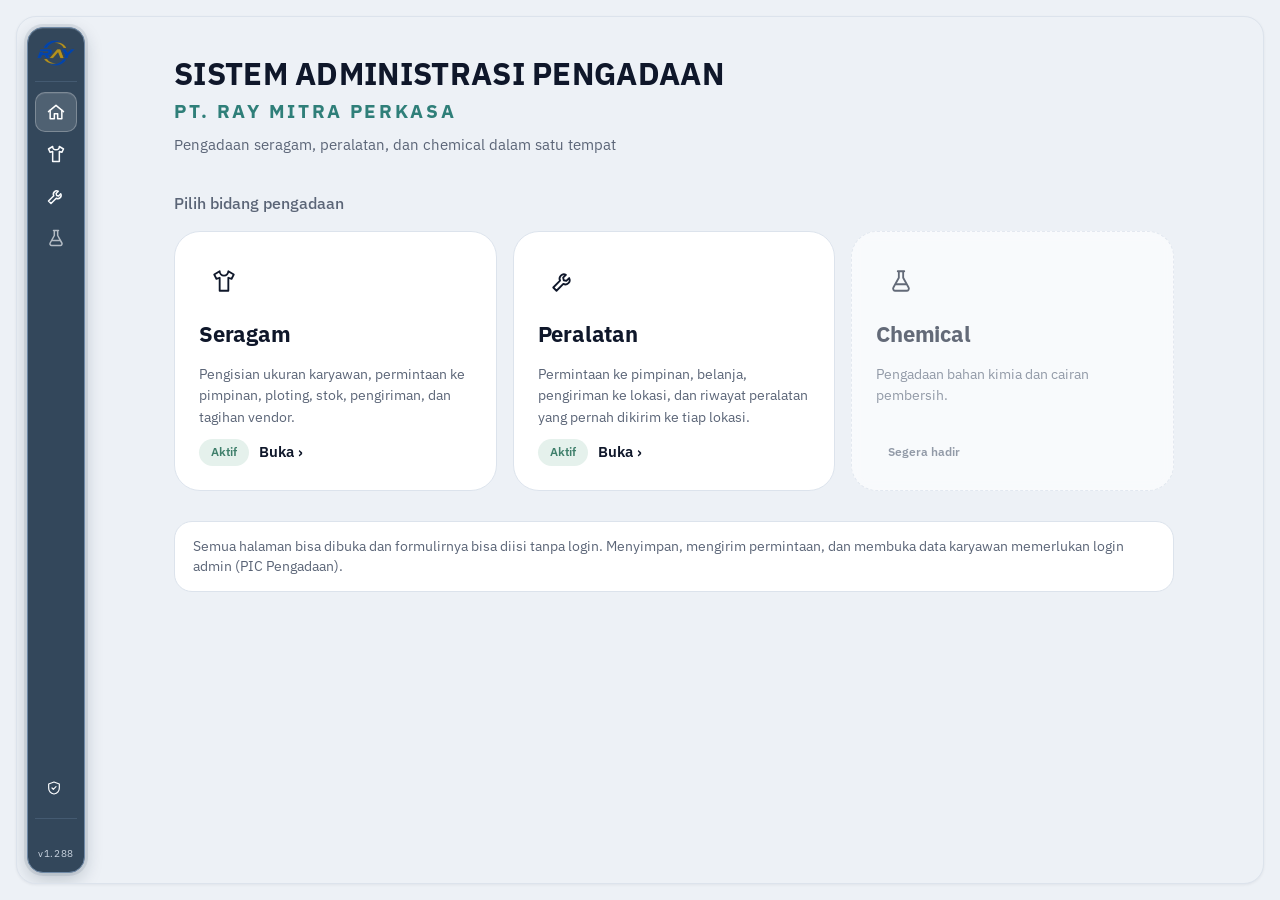
==== commit 3ad6011b: "Hapus kartu angka Stock opname (v1.288) Co-Authored-By: Claude Sonnet 5.5 <noreply@anthropic.com>" ====
--- a/docs/index.html
+++ b/docs/index.html
@@ -117,7 +117,7 @@
     .side:hover .versi { text-align:left; padding-left:8px; font-size:.7rem; }
   }
 </style>
-<link rel="stylesheet" href="aset/tema.css?v=1.287">
+<link rel="stylesheet" href="aset/tema.css?v=1.288">
 </head>
 <body>
 <div class="shell">
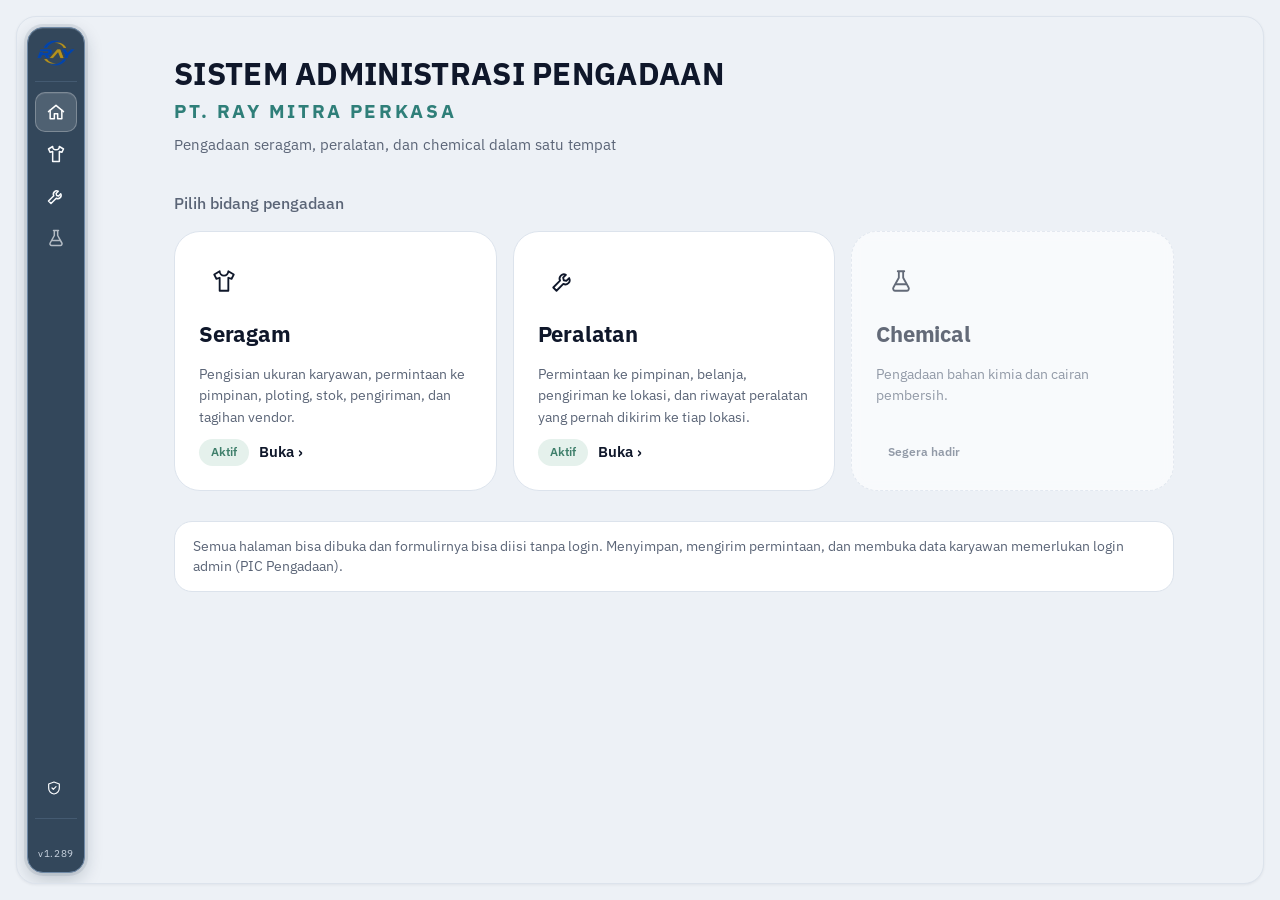
==== commit 30c549a6: "Hapus tombol Barang masuk di Inventaris (v1.289) Co-Authored-By: Claude Sonnet 5.5 <noreply@anthropi" ====
--- a/docs/index.html
+++ b/docs/index.html
@@ -117,7 +117,7 @@
     .side:hover .versi { text-align:left; padding-left:8px; font-size:.7rem; }
   }
 </style>
-<link rel="stylesheet" href="aset/tema.css?v=1.288">
+<link rel="stylesheet" href="aset/tema.css?v=1.289">
 </head>
 <body>
 <div class="shell">
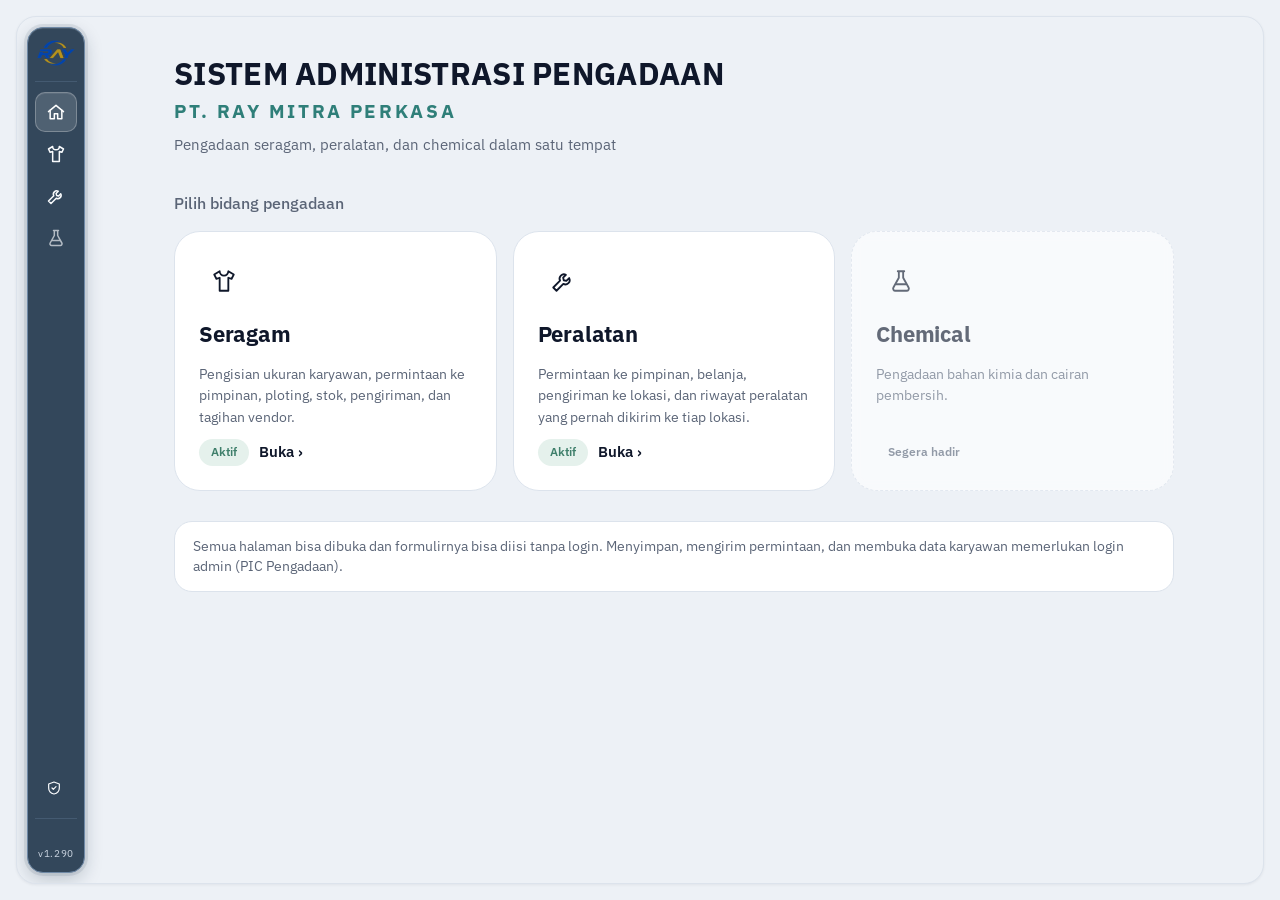
==== commit f29bb388: "Surat konfirmasi kekurangan ke vendor lewat ntfy (v1.290) Co-Authored-By: Claude Sonnet 5.5 <noreply" ====
--- a/docs/index.html
+++ b/docs/index.html
@@ -117,7 +117,7 @@
     .side:hover .versi { text-align:left; padding-left:8px; font-size:.7rem; }
   }
 </style>
-<link rel="stylesheet" href="aset/tema.css?v=1.289">
+<link rel="stylesheet" href="aset/tema.css?v=1.290">
 </head>
 <body>
 <div class="shell">
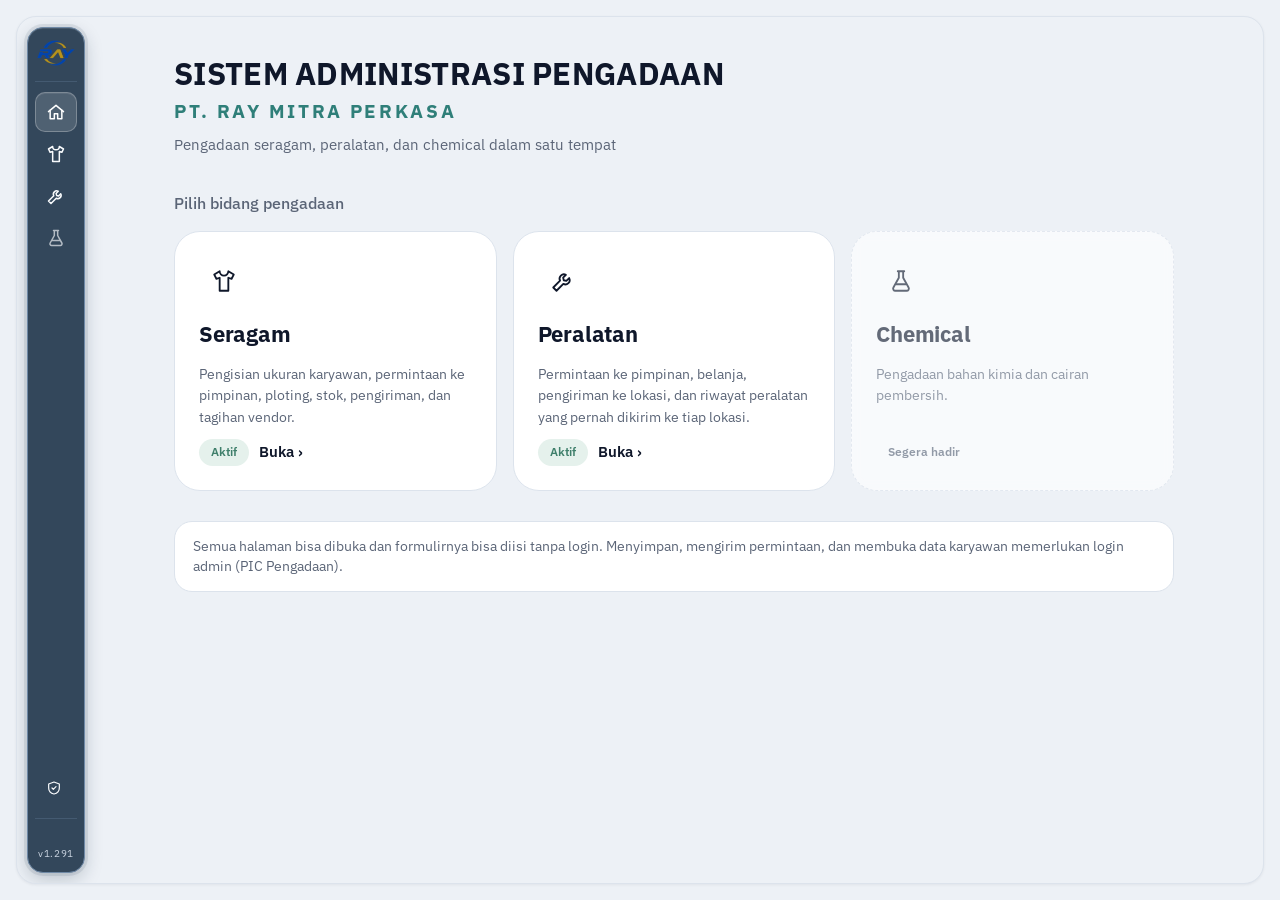
==== commit ba4b81f9: "Dokumentasi: skrip pemasangan dan ringkasan 29 Okt (v1.291) Co-Authored-By: Claude Sonnet 5.5 <norep" ====
--- a/docs/index.html
+++ b/docs/index.html
@@ -117,7 +117,7 @@
     .side:hover .versi { text-align:left; padding-left:8px; font-size:.7rem; }
   }
 </style>
-<link rel="stylesheet" href="aset/tema.css?v=1.290">
+<link rel="stylesheet" href="aset/tema.css?v=1.291">
 </head>
 <body>
 <div class="shell">
